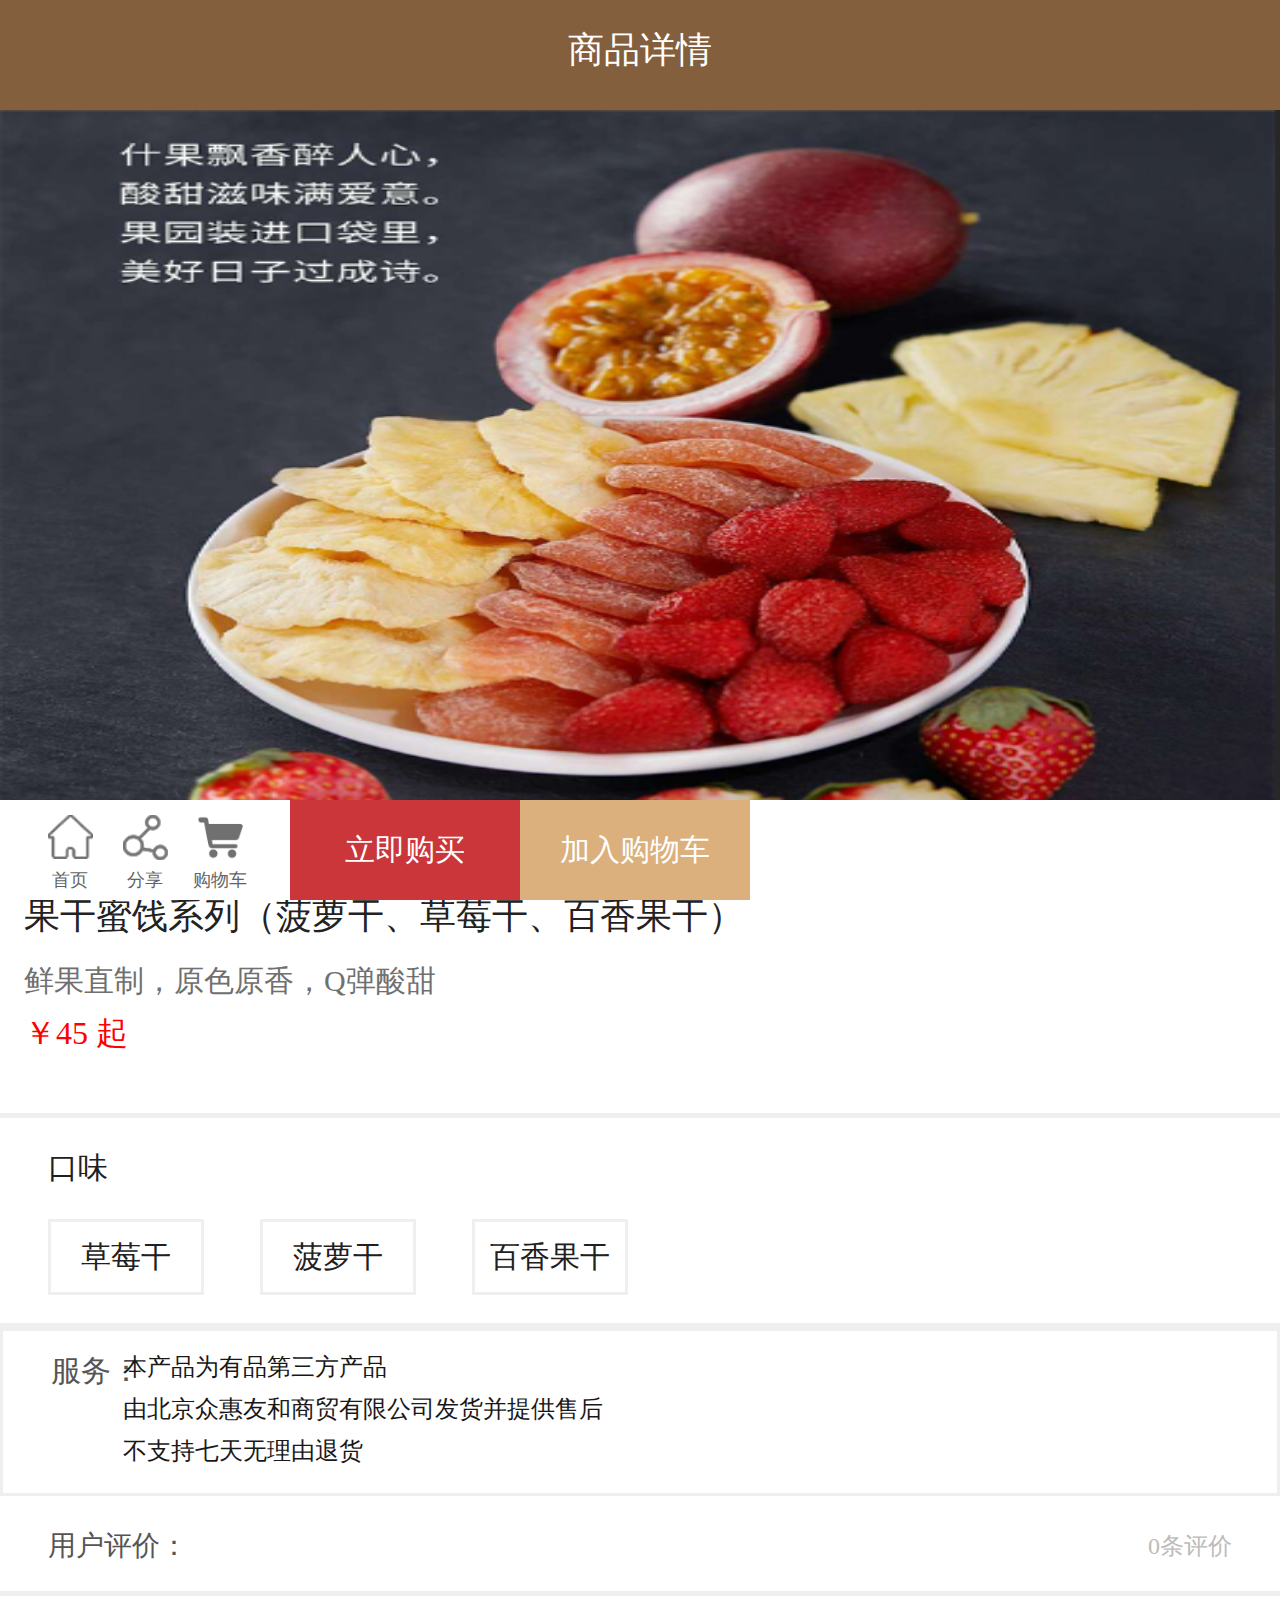
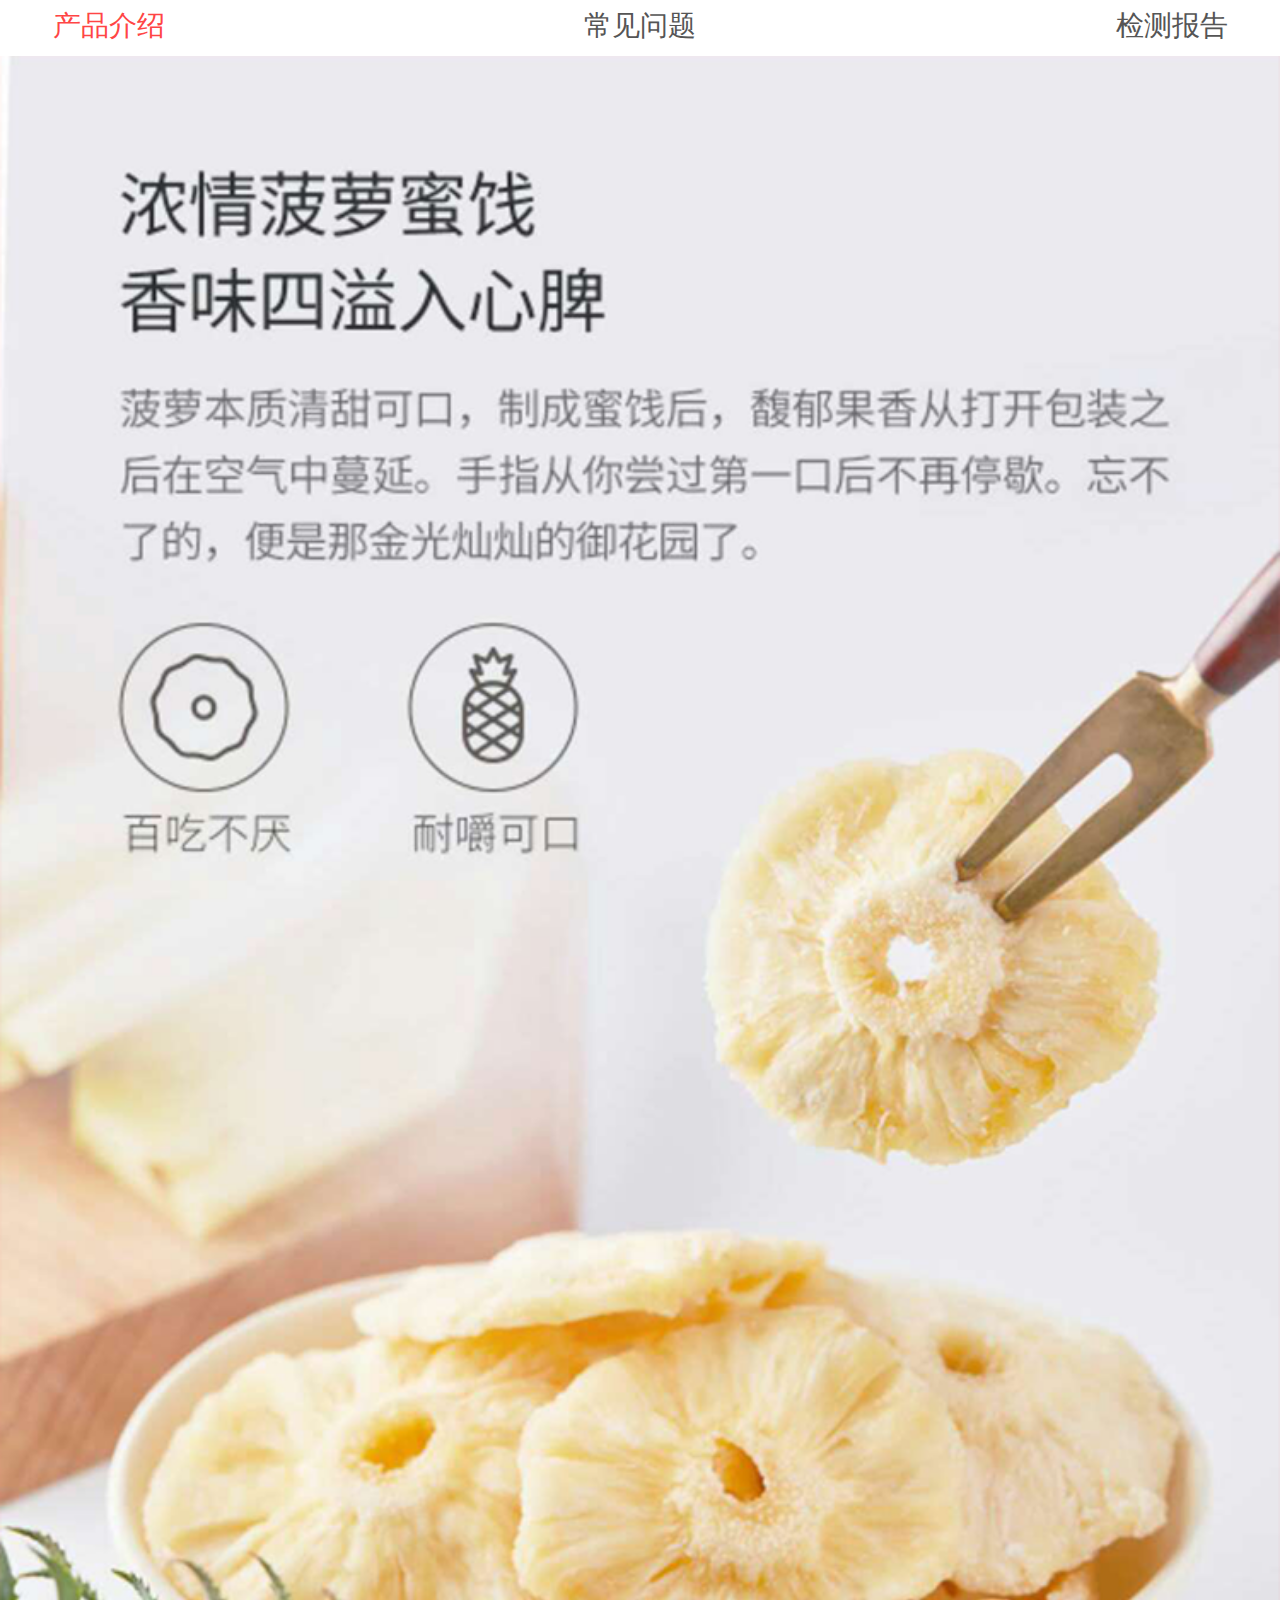
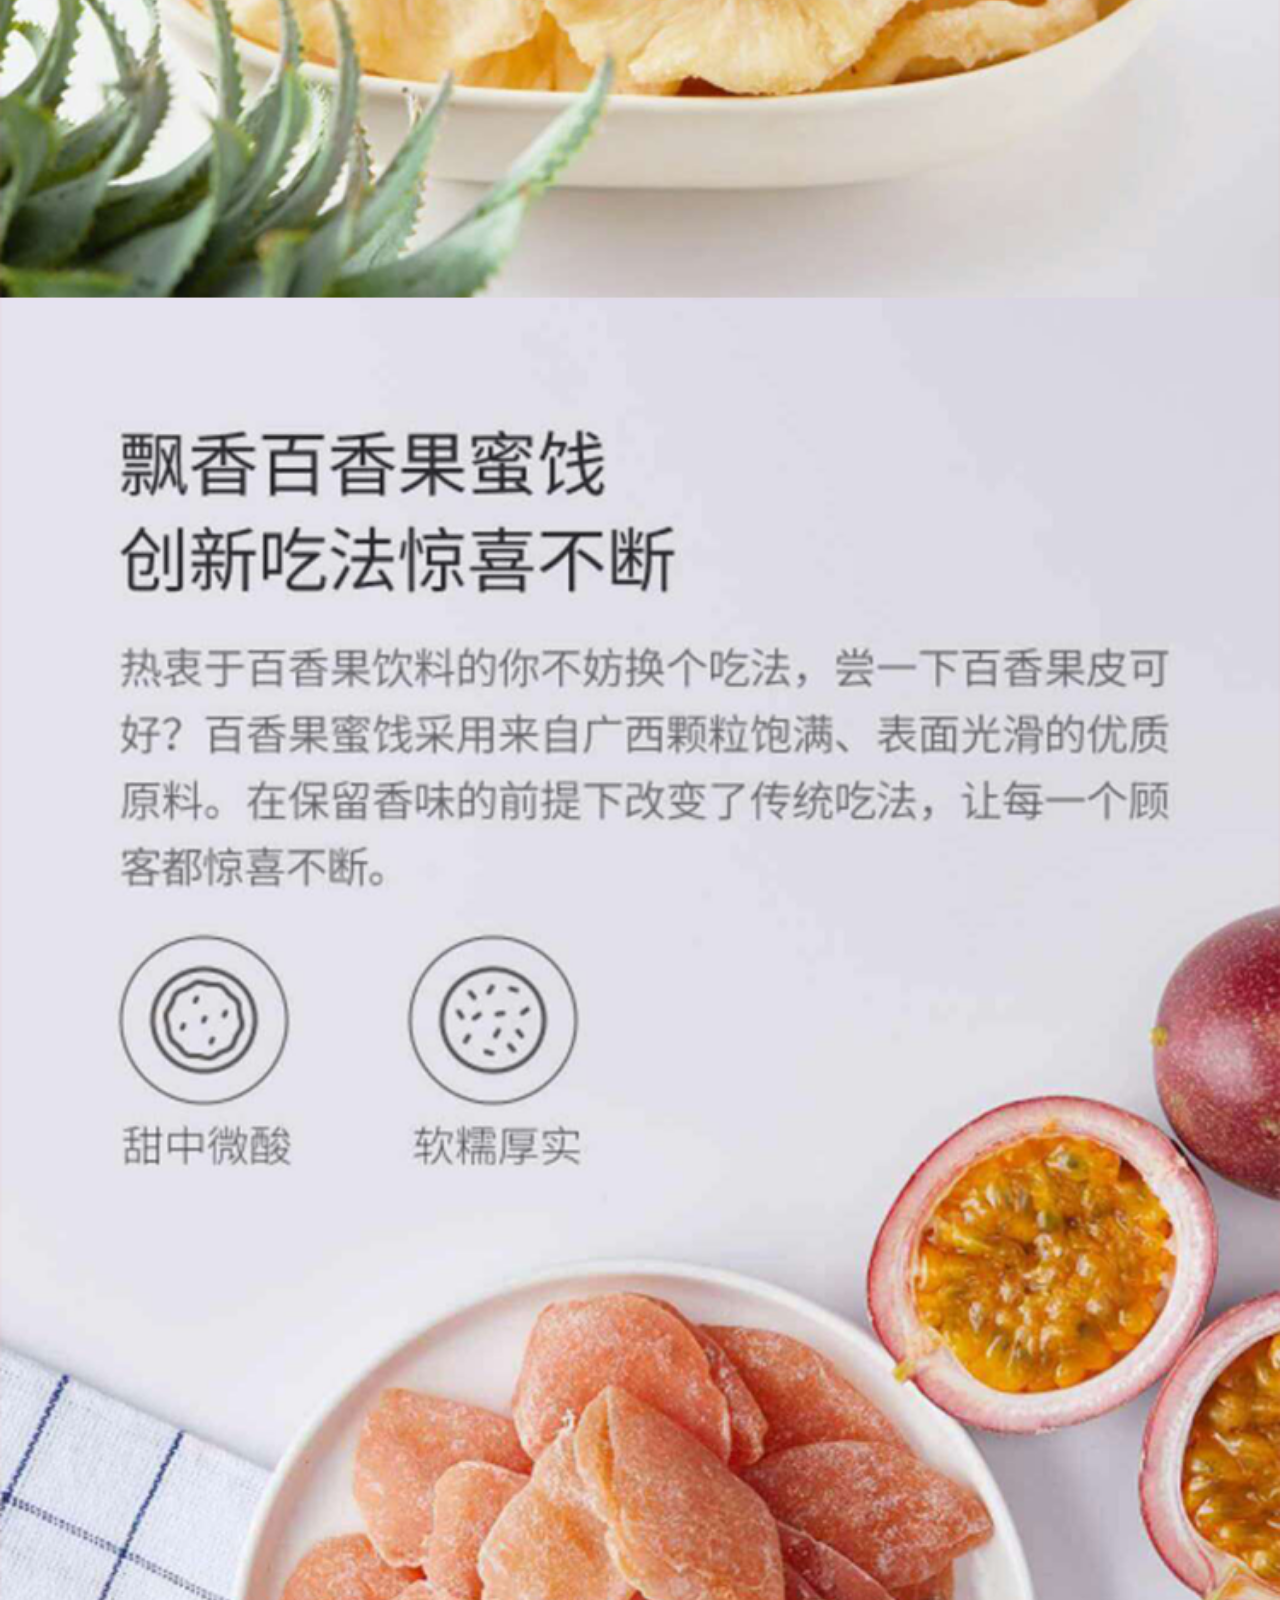
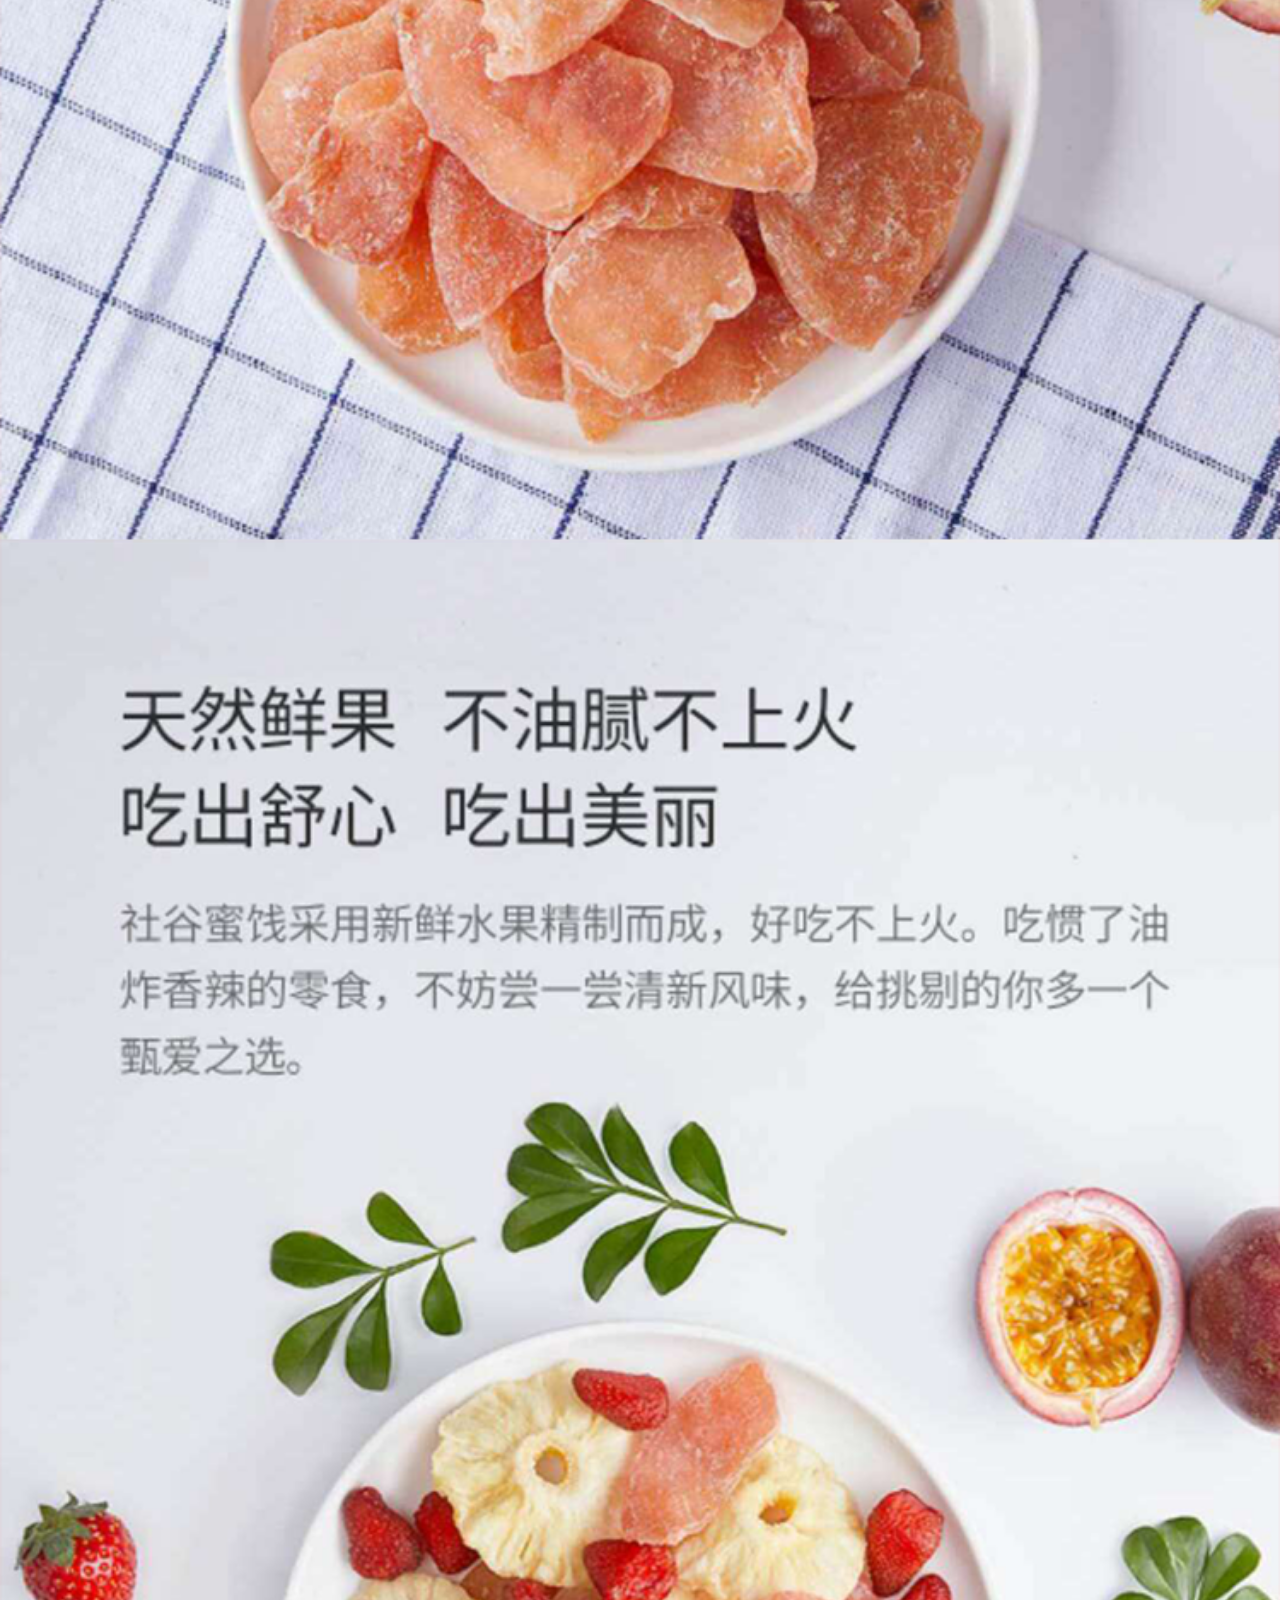
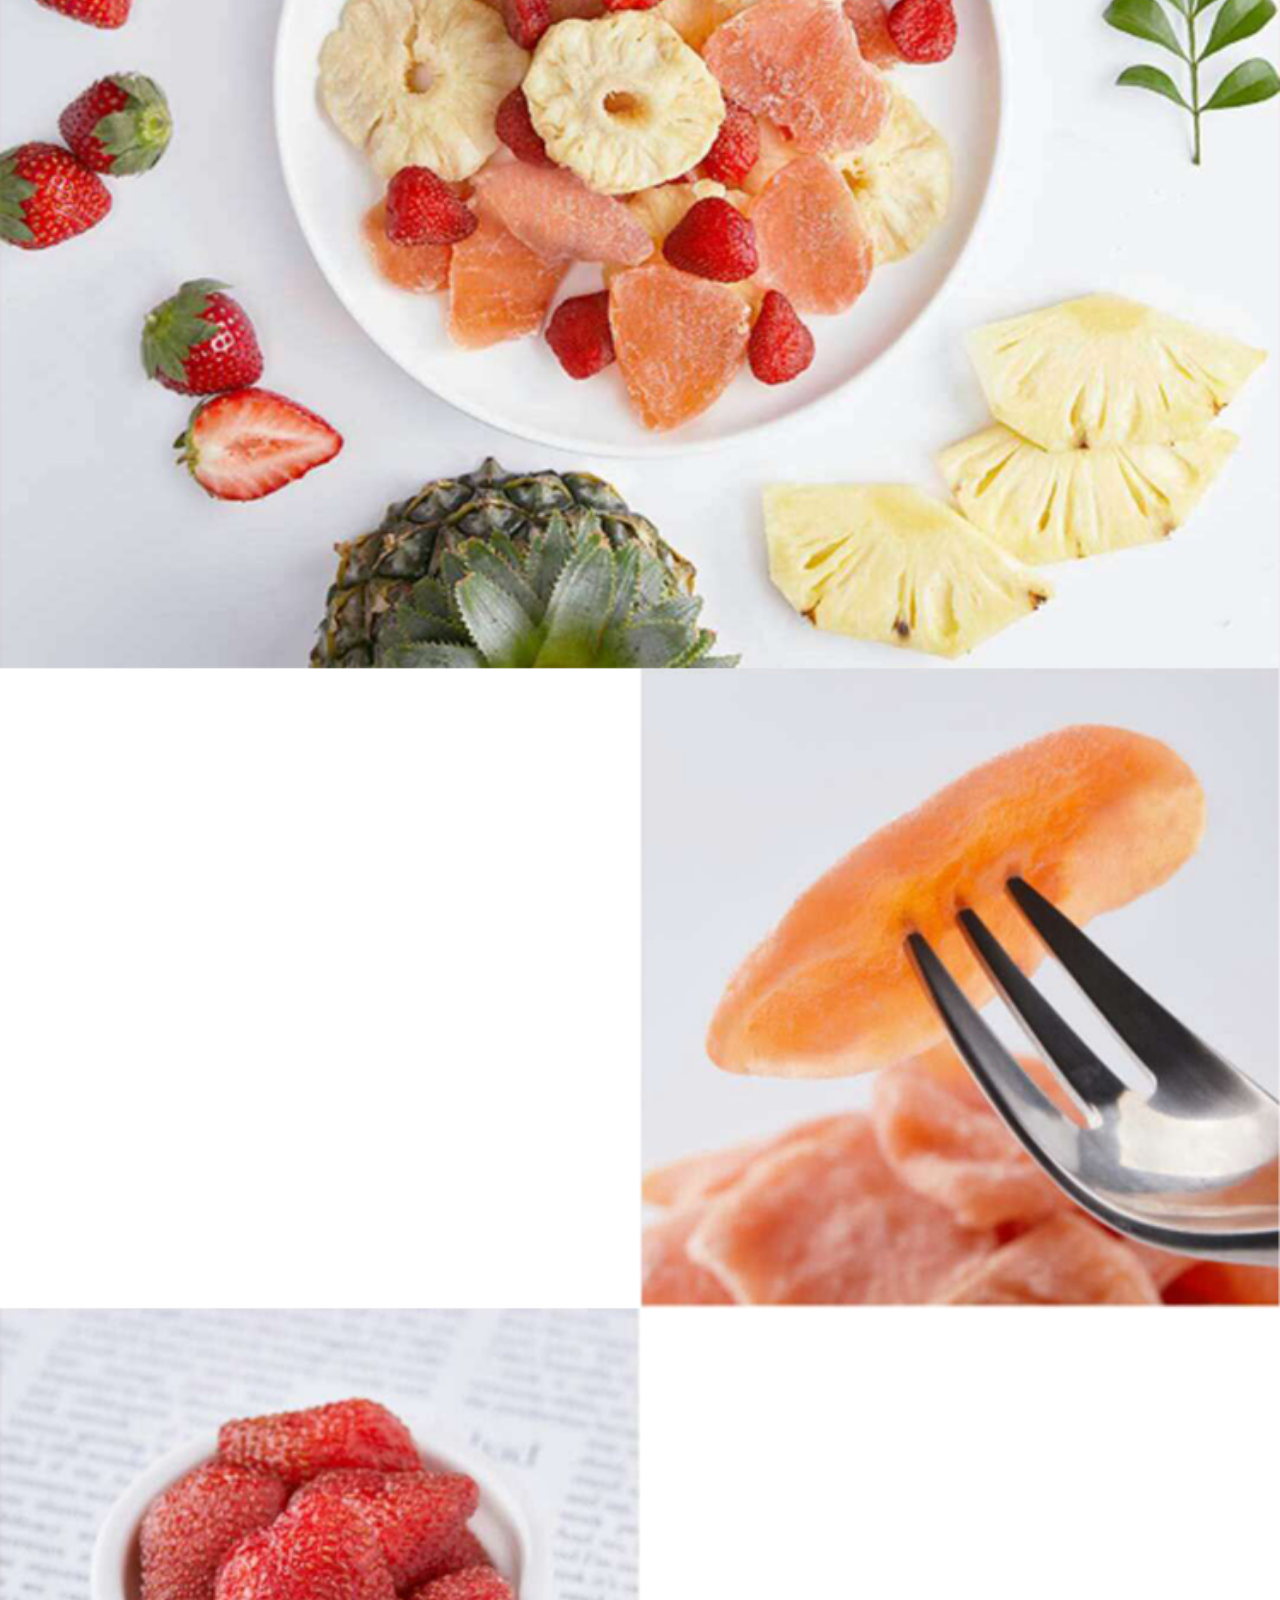
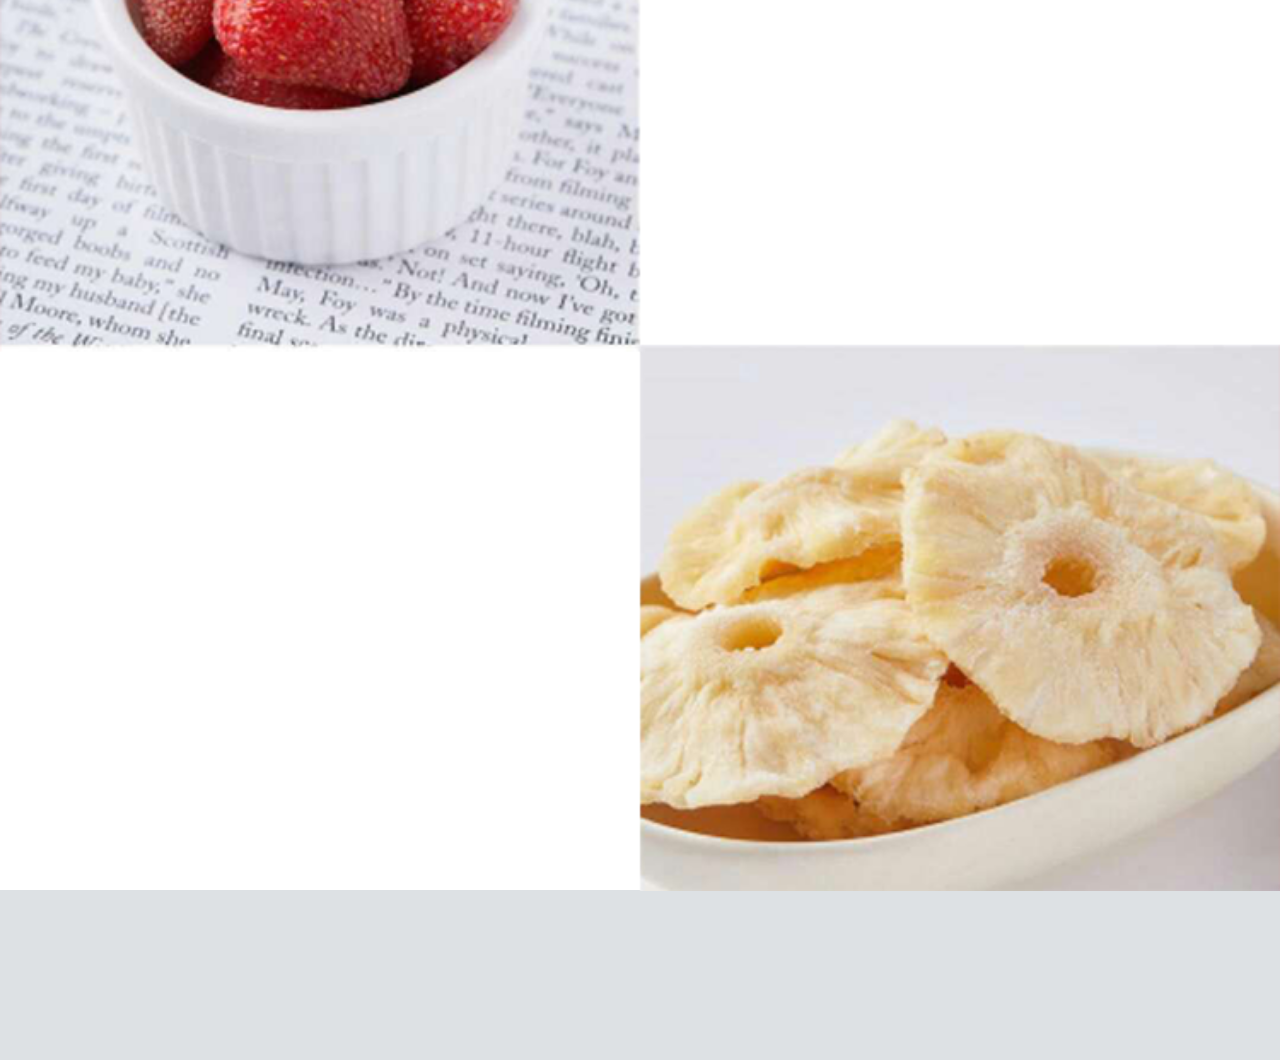
==== 小米有品/clear.html @ 22015a4a "Add files via upload" ====
<!DOCTYPE html>
<html lang="en">
<head>
    <meta charset="UTF-8">
    <meta name="viewport"
          content="width=device-width, user-scalable=no, initial-scale=1.0, maximum-scale=1.0, minimum-scale=1.0"><!--定义视口-->
    <title>clear</title>
    <link rel="stylesheet" href="css/clear.css">
    <link rel="stylesheet" href="http://at.alicdn.com/t/font_929727_2zpkirgsvhy.css">
    <script src="js/rem.js"></script>
</head>
<body>
<!--头部开始-->
<div class="index-header">
    <h2>商品详情</h2>
    <a href="index.html">
    <i class="iconfont icon-weibiaoti6-copy"></i>
    </a>
</div>
<!--头部结束-->
<!--轮播图开始-->
<div class="clear-img"><img src="img/33.png" alt="">
<div class="dots">
    <div class="dot"></div>
    <div class="dot"></div>
    <div class="dot"></div>
    <div class="dot"></div>
    <div class="dot"></div>
    <div class="dot"></div>
</div>
</div>
<!--轮播图结束-->
<!--价格开始-->
<div class="clear-price">
    <h2>果干蜜饯系列（菠萝干、草莓干、百香果干）</h2>
    <p>鲜果直制，原色原香，Q弹酸甜</p>
    <h6>￥45 起</h6>
</div>
<!--价格结束-->
<!--口味开始-->
<div class="clear-xiang">
    <h3>口味</h3>
    <div class="clear-kouwei">
        <div class="kouwei-box">草莓干</div>
        <div class="kouwei-box">菠萝干</div>
        <div class="kouwei-box">百香果干</div>
    </div>
</div>
<!--口味结束-->
<!--服务开始-->
    <div class="waiter-box">
        <P>服务：</P>
        <div class="waiter-center">
            <div class="waiter-one"><i class="iconfont icon-zhengque"></i>本产品为有品第三方产品</div>
            <div class="waiter-three"><i class="iconfont icon-zhengque"></i>由北京众惠友和商贸有限公司发货并提供售后</div>
            <div class="waiter-two"><i class="iconfont icon-jinggao2"></i>不支持七天无理由退货</div>
        </div>
        <div class="waiter-right"><i class="iconfont icon-right1"></i></div>
    </div>
<!--服务结束-->
<!--评价开始-->
<div class="pingjia">
    <div class="pingjia-left">用户评价：</div>
    <div class="pingjia-center">
        <i class="iconfont icon-star"></i>
        <i class="iconfont icon-star"></i>
        <i class="iconfont icon-star"></i>
        <i class="iconfont icon-star"></i>
        <i class="iconfont icon-star"></i>
    </div>
    <div class="pingjia-right">0条评价 <i class="iconfont icon-right1"></i></div>
</div>
<!--评价结束-->
<!--检测开始-->
<div class="protect">
    <div class="protect-box">产品介绍</div>
    <div class="protect-box">常见问题</div>
    <div class="protect-box">检测报告</div>
</div>
<!--检测结束-->
<!--图片开始-->
<div class="five-img"><img src="img/99.png" alt=""></div>
<!--图片结束-->
<div class="huise"></div>
<!--底部开始-->
<div class="dibu-box">
    <div class="dibu-left">
        <a href="index.html">
        <div class="box">
            <div class="box-img"><img src="img/shouye@2x.png" alt=""></div>
            <p>首页</p>
        </div>
        </a>
        <div class="box">
            <div class="box-img"><img src="img/fenxiang@2x.png" alt=""></div>
            <p>分享</p>
        </div>
        <div class="box">
            <div class="box-img"><img src="img/gouwuche.png" alt=""></div>
            <p>购物车</p>
        </div>
    </div>
    <a href="shopping.html">
    <div class="dibu-center">立即购买</div>
    <div class="dibu-right">加入购物车</div>
    </a>
</div>
<!--底部结束-->
</body>
</html>
---- 小米有品/css/clear.css ----
* {
    margin: 0;
    padding: 0;
    list-style: none;
}

a {
    text-decoration: none;
}

/*头部开始*/
.index-header {
    width: 100%;
    height: 1.1rem;
    background: #835f3d;
    line-height: 1rem;
    position: relative;
}

.index-header h2 {
    color: #ffffff;
    font-size: 0.36rem;
    font-weight: 200;
    text-align: center;

}
.index-header i{
    position: absolute;
    left: 0.24rem;
    top: 0.08rem;
    font-size: 0.36rem;
    color: #ffffff;
}
/*头部结束*/

/*轮播图开始*/
.clear-img{
    width: 100%;
    height: 7.46rem;
    background: #b0b0b0;
    position: relative;

}
.clear-img img{
    display: block;
    height: 100%;
    width: 100%;
}
.clear-img .dots{
    width: 1.86rem;
    height: 0.2rem;
    position: absolute;
    bottom: 0.3rem;
    left: 0;
    right: 0;
    margin: 0 auto;
    display: flex;
    justify-content: space-between;
}
.clear-img .dots .dot{
    width: 0.2rem;
    height: 0.2rem;
    border-radius: 50%;
    background: #999999;
}
.clear-img .dots .dot:nth-child(1){
    background: #131313;
}
/*轮播图结束*/
/*价格开始*/
.clear-price{
    width: 100%;
    height: 2.26rem;
    padding: 0 0.24rem;
    border-bottom: 0.05rem solid #efefef;
    margin-top: 0.36rem;
    box-sizing: border-box;

}
.clear-price h2{
    font-size: 0.36rem;
    font-weight: 300;
    color: #222222;
    margin-bottom:0.2rem;
}
.clear-price p{
    font-size: 0.3rem;
    color: #707070;
    font-weight: 200;
    margin-bottom: 0.1rem;
}
.clear-price h6{
    font-size: 0.32rem;
    font-weight: 300;
    color: #ff0000;
}
/*价格结束*/
/*口味开始*/
.clear-xiang{
    width: 100%;
    height: 1.8rem;
    border-bottom: 0.05rem solid #efefef;
    padding: 0 0.48rem;
    font-weight: 300;
    box-sizing: border-box;
}
.clear-xiang h3{
    font-size: 0.3rem;
    color: #212020;
    font-weight: 300;
    margin: 0.3rem 0;
}
.clear-kouwei{
    width: 5.8rem;
    height: 0.7rem;
    display: flex;
    justify-content: space-between;
}
.kouwei-box{
    width: 1.5rem;
    height: 100%;
    border: 0.03rem solid #efefef;
    font-size: 0.3rem;
    color: #212020;
    text-align: center;
    line-height: 0.7rem;
}
/*口味结束*/
/*服务开始*/
.waiter-box{
    width: 100%;
    height: 1.68rem;
    border: 0.03rem solid #efefef;
    box-sizing: border-box;
    padding: 0 0.48rem;
    position: relative;
}

.waiter-box p{
    font-size: 0.3rem;
    color: #555555;
    position: absolute;
    left: 0.48rem;
    top: 0.2rem;
}
.waiter-center{
    width: 5.3rem;
    height: 1.2rem;
    position: absolute;
    top:0.2rem;
    left: 1.2rem;
}
.waiter-right i{
    font-size: 0.3rem;
    color: #555555;
    position: absolute;
    top: 0.2rem;
    right: 0.48rem;
}
.waiter-one{
    font-size: 0.24rem;
    color: #191818;
}
.waiter-box .waiter-one i{
    color: red;
}
.waiter-three{
    font-size: 0.24rem;
    color: #191818;
    margin: 0.1rem 0;
}
.waiter-box .waiter-three i{
    color: red;
}
.waiter-two{
    font-size: 0.24rem;
    color: #191818;
}
.waiter-two i{
    color: #4c5659;
}
/*服务结束*/
/*评价开始*/
.pingjia{
    width: 100%;
    height: 1rem;
    border-bottom: 0.05rem solid #efefef;
    padding: 0 0.48rem;
    box-sizing: border-box;
    line-height: 1rem;
    display: flex;
    justify-content: space-between;
}
.pingjia-left{
    font-size: 0.28rem;
    color: #555555;
}
.pingjia-center{
    width: 3.6rem;
    height: 0.4rem;
    margin-top: 0.3rem;
}
.pingjia-center i{
    font-size: 0.3rem;
    line-height: 0.4rem;
    color: #835f3d;
    float: left;
}
.pingjia-right{
    font-size: 0.24rem;
    color: #bdbbbb;
}
.pingjia-right i{
    color: #555555;

}
/*评价结束*/
/*检测开始*/
.protect{
    width: 100%;
    height: 0.6rem;
    box-sizing: border-box;
    display: flex;
    justify-content: space-between;
}
.protect-box{
    width: 2.17rem;
    height: 100%;
    text-align: center;
    line-height: 0.6rem;
    font-size: 0.28rem;
    color: #555555;
}
.protect-box:nth-child(1){
    color: #ff4545;
    border-bottom: 0.03rem solid #ff4545;
}
/*检测结束*/
/*图片开始*/
.five-img{
    width: 100%;
}
.five-img img{
    width: 100%;
    height: 100%;
}
/*图片结束*/
.huise{
    width: 100%;
    height: 1.7rem;
    background: #dde1e4;
    margin-top: -0.25rem;
}
/*底部开始*/
.dibu-box{
    width: 100%;
    height: 1rem;
    background: #ffffff;
    box-sizing: border-box;
    position: fixed;
    left: 0;
    bottom: 0;
}
.dibu-left{
    width: 2.9rem;
    height: 100%;
    padding: 0 0.4rem;
    display: flex;
    justify-content: space-between;
    box-sizing: border-box;
    float: left;
}
.dibu-left .box{
    width: 0.6rem;
    height: 0.7rem;
    text-align: center;
    margin-top: 0.15rem;
}
.dibu-left .box-img{
    width: 0.45rem;
    height: 0.38rem;
    margin-left: 0.08rem;
}
.dibu-left .box-img img{
    display: block;
    width: 100%;
}
.dibu-left .box p{
    font-size: 0.18rem;
    color: #646363;
    margin-top: 0.15rem;

}
.dibu-center{
    width: 2.3rem;
    height: 100%;
    background: #cb363a;
    color: #ffffff;
    font-size: 0.3rem;
    text-align: center;
    line-height: 1rem;
    float: left;
}.dibu-right{
    width: 2.3rem;
    height: 100%;
    background: #dbb07d;
    color: #ffffff;
    font-size: 0.3rem;
    text-align: center;
    line-height: 1rem;
    float: left;
}

/*底部结束*/
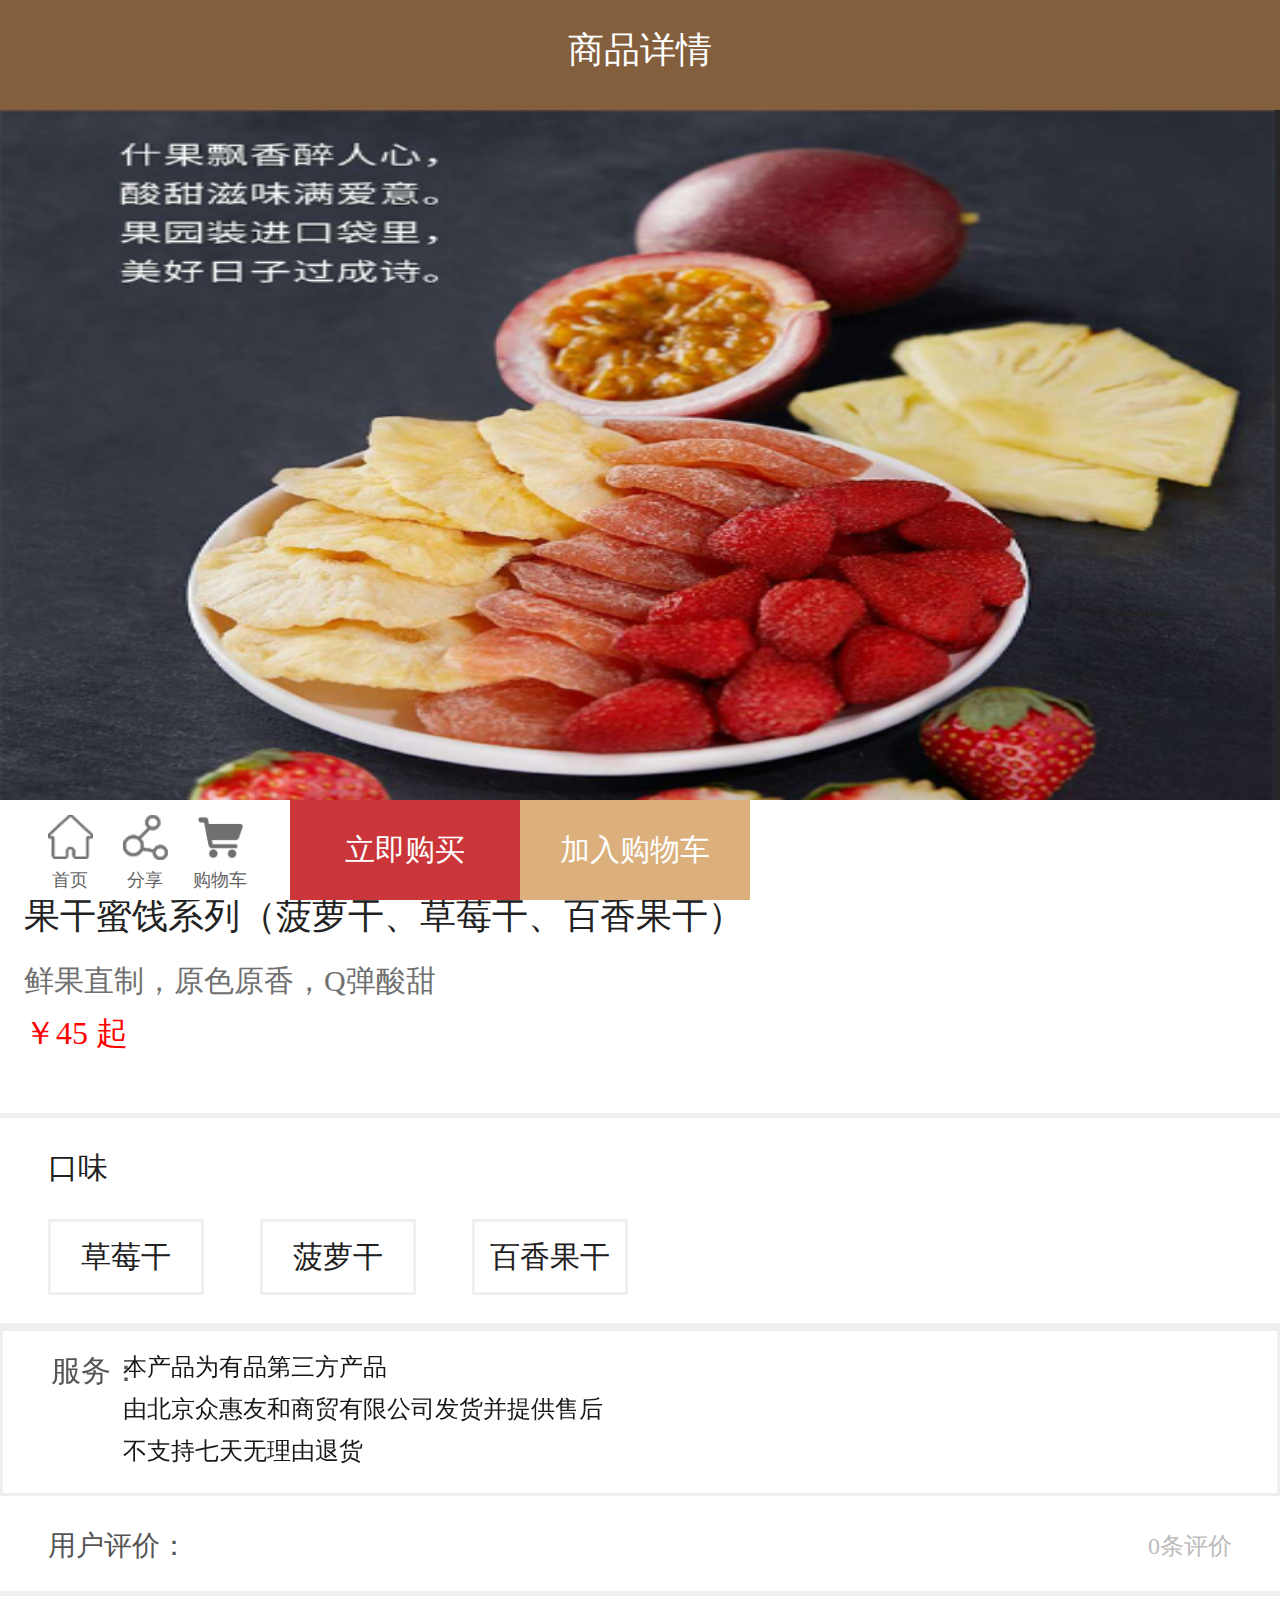
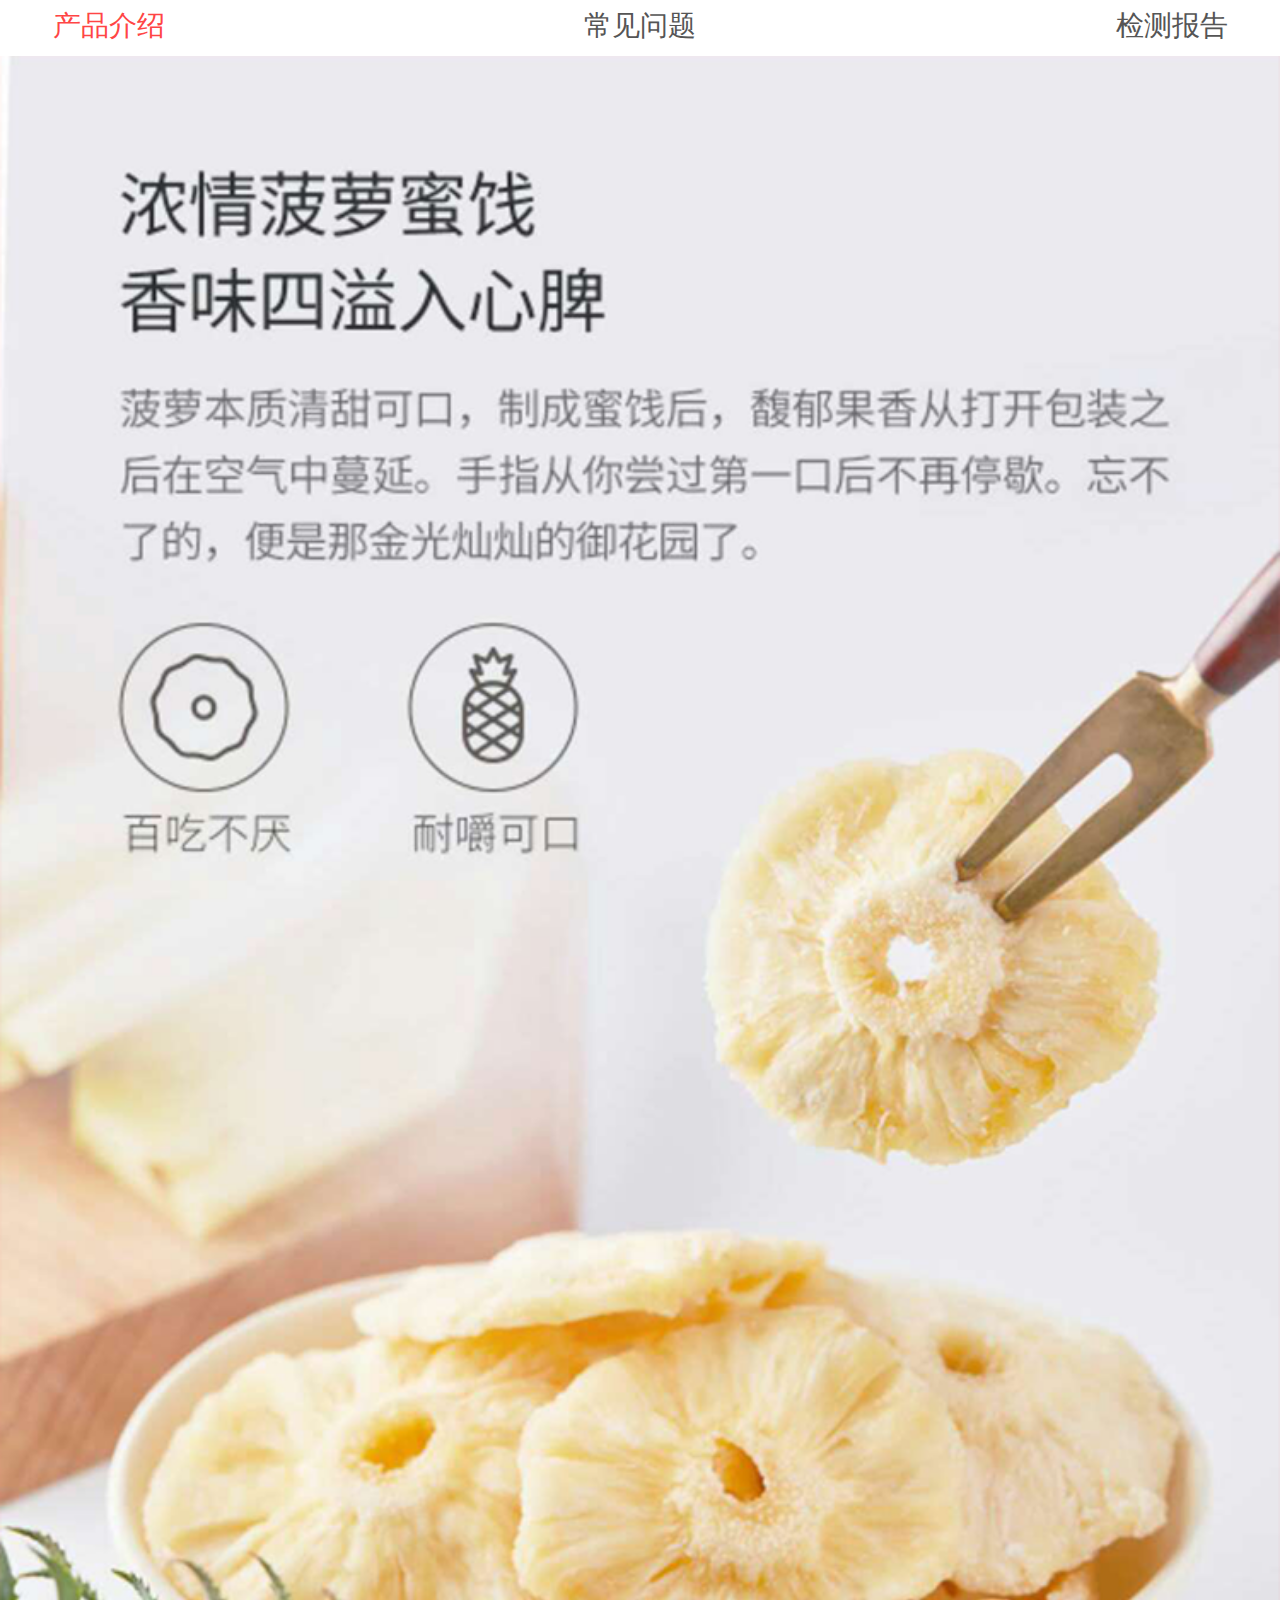
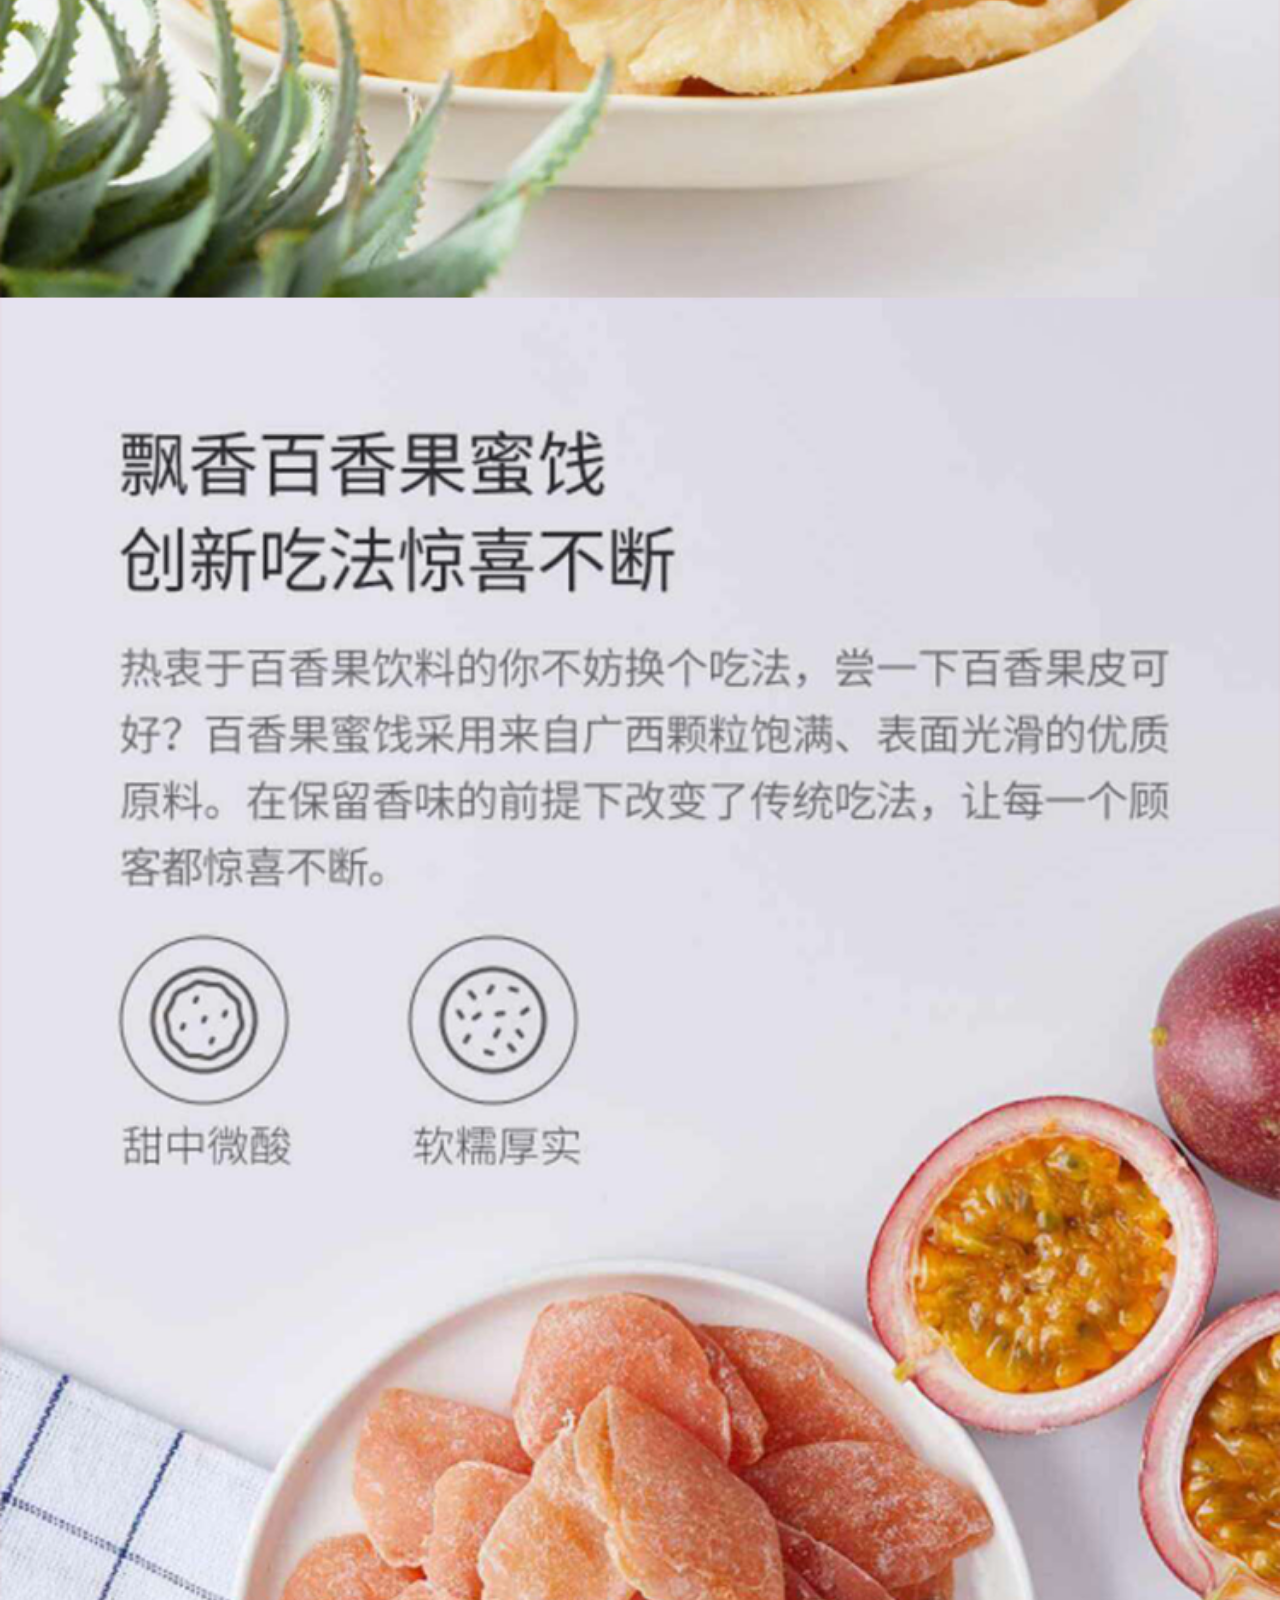
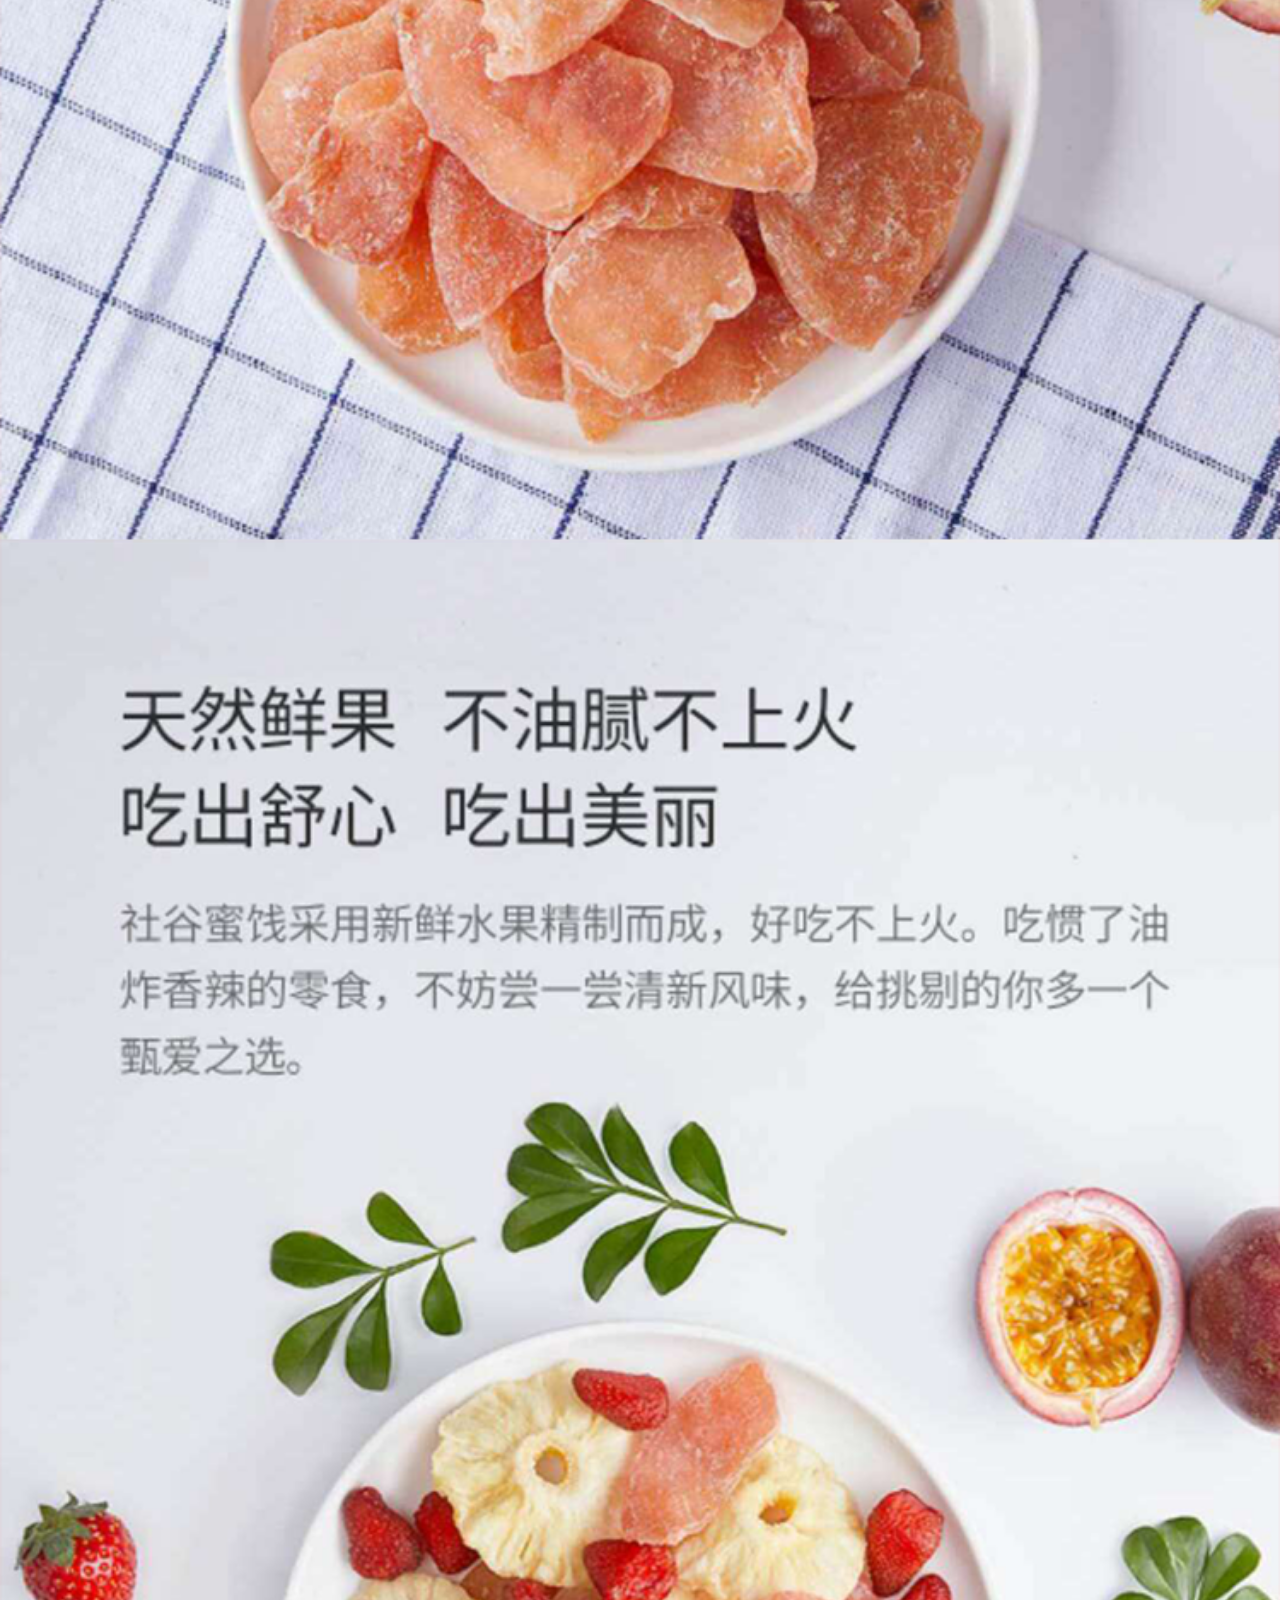
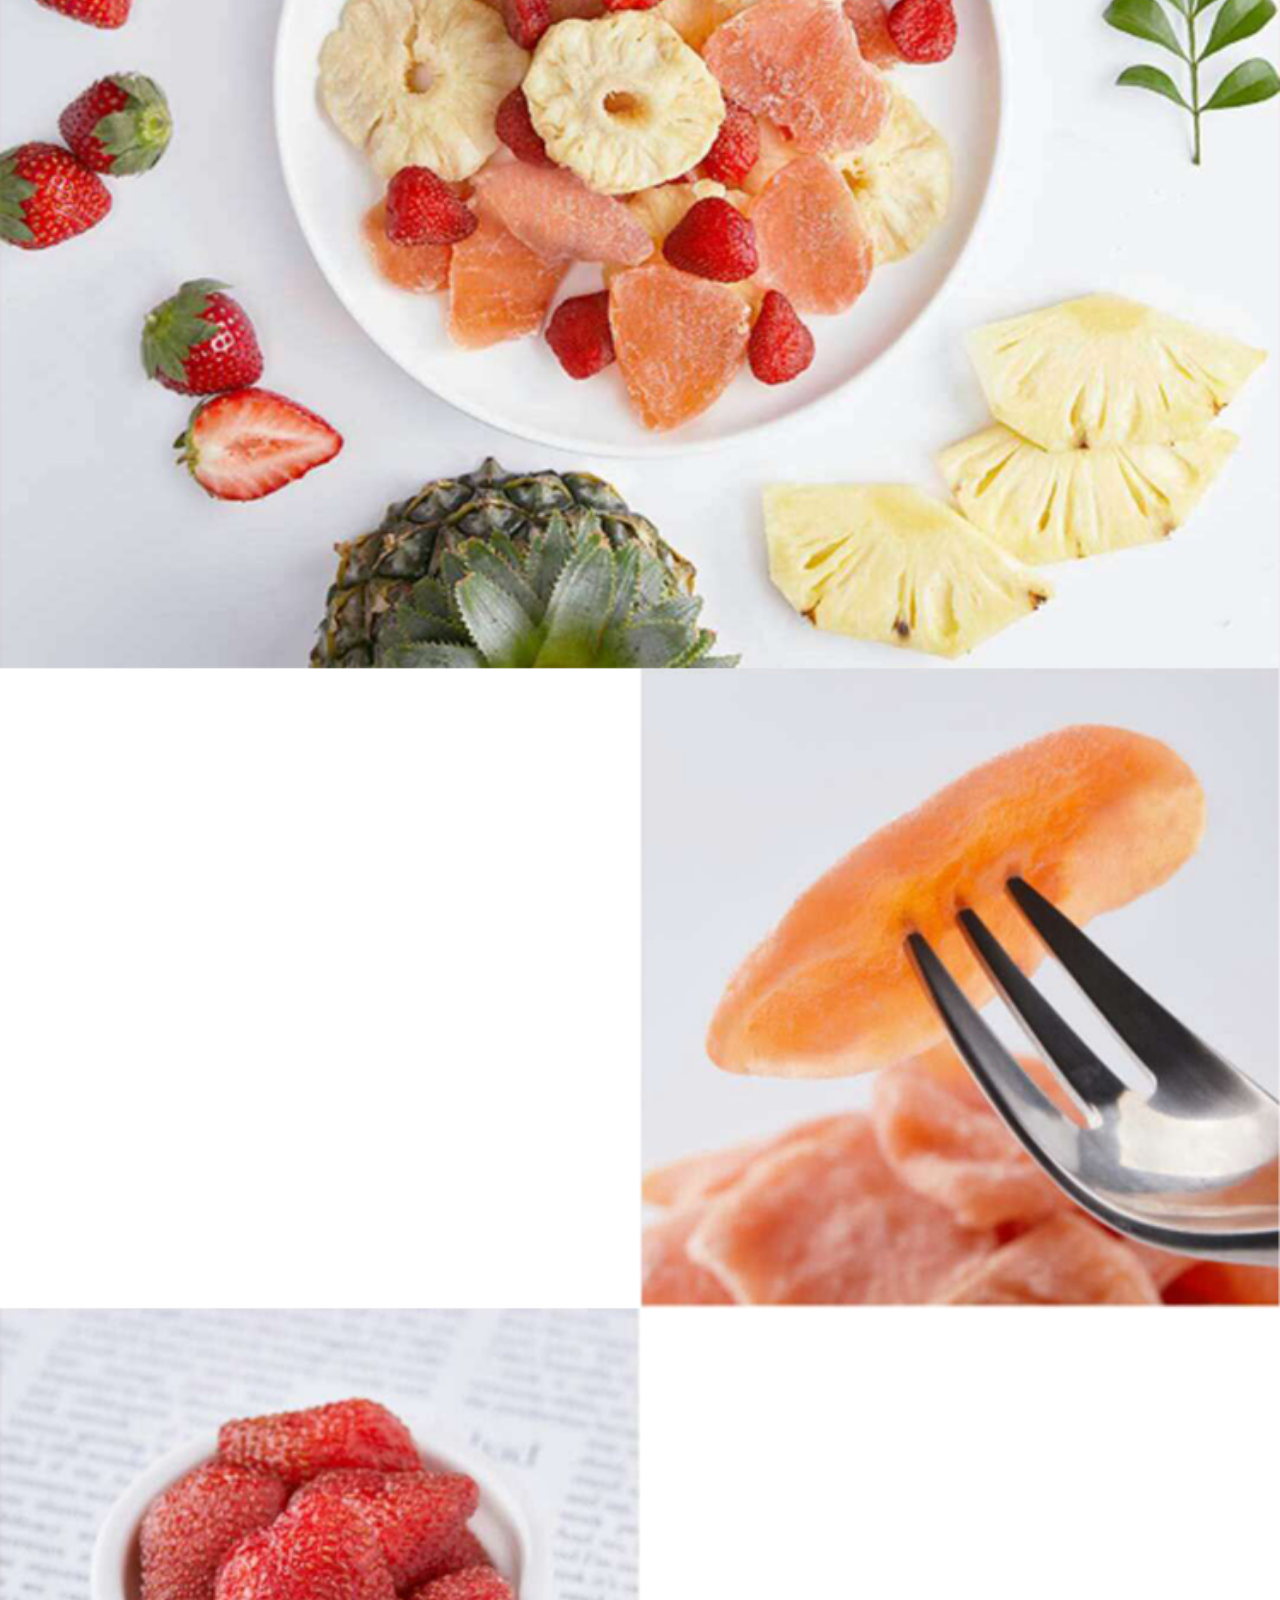
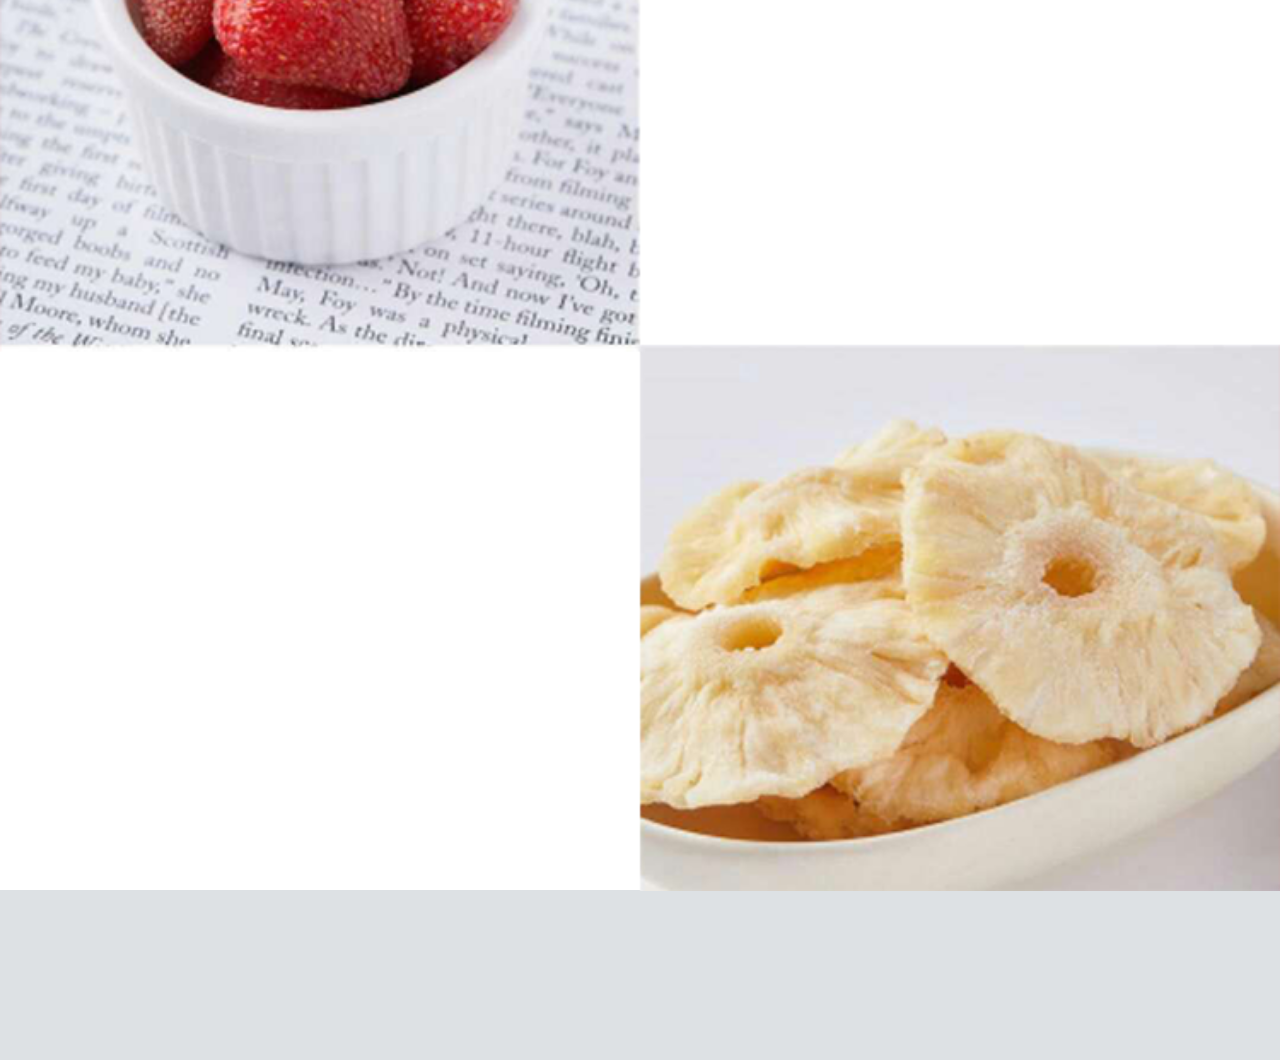
==== commit 81a1ebcc: "Update clear.html" ====
--- a/小米有品/clear.html
+++ b/小米有品/clear.html
@@ -10,14 +10,7 @@
     <script src="js/rem.js"></script>
 </head>
 <body>
-<!--头部开始-->
-<div class="index-header">
-    <h2>商品详情</h2>
-    <a href="index.html">
-    <i class="iconfont icon-weibiaoti6-copy"></i>
-    </a>
-</div>
-<!--头部结束-->
+
 <!--轮播图开始-->
 <div class="clear-img"><img src="img/33.png" alt="">
 <div class="dots">
@@ -30,6 +23,14 @@
 </div>
 </div>
 <!--轮播图结束-->
+    <!--头部开始-->
+<div class="index-header">
+    <h2>商品详情</h2>
+    <a href="index.html">
+    <i class="iconfont icon-weibiaoti6-copy"></i>
+    </a>
+</div>
+<!--头部结束-->
 <!--价格开始-->
 <div class="clear-price">
     <h2>果干蜜饯系列（菠萝干、草莓干、百香果干）</h2>
--- a/小米有品/css/clear.css
+++ b/小米有品/css/clear.css
@@ -14,7 +14,9 @@
     height: 1.1rem;
     background: #835f3d;
     line-height: 1rem;
-    position: relative;
+    position: fixed;
+    left: 0;
+    top: 0;
 }
 
 .index-header h2 {
@@ -38,6 +40,7 @@
     width: 100%;
     height: 7.46rem;
     background: #b0b0b0;
+    margin-top:1.1rem;
     position: relative;
 
 }
